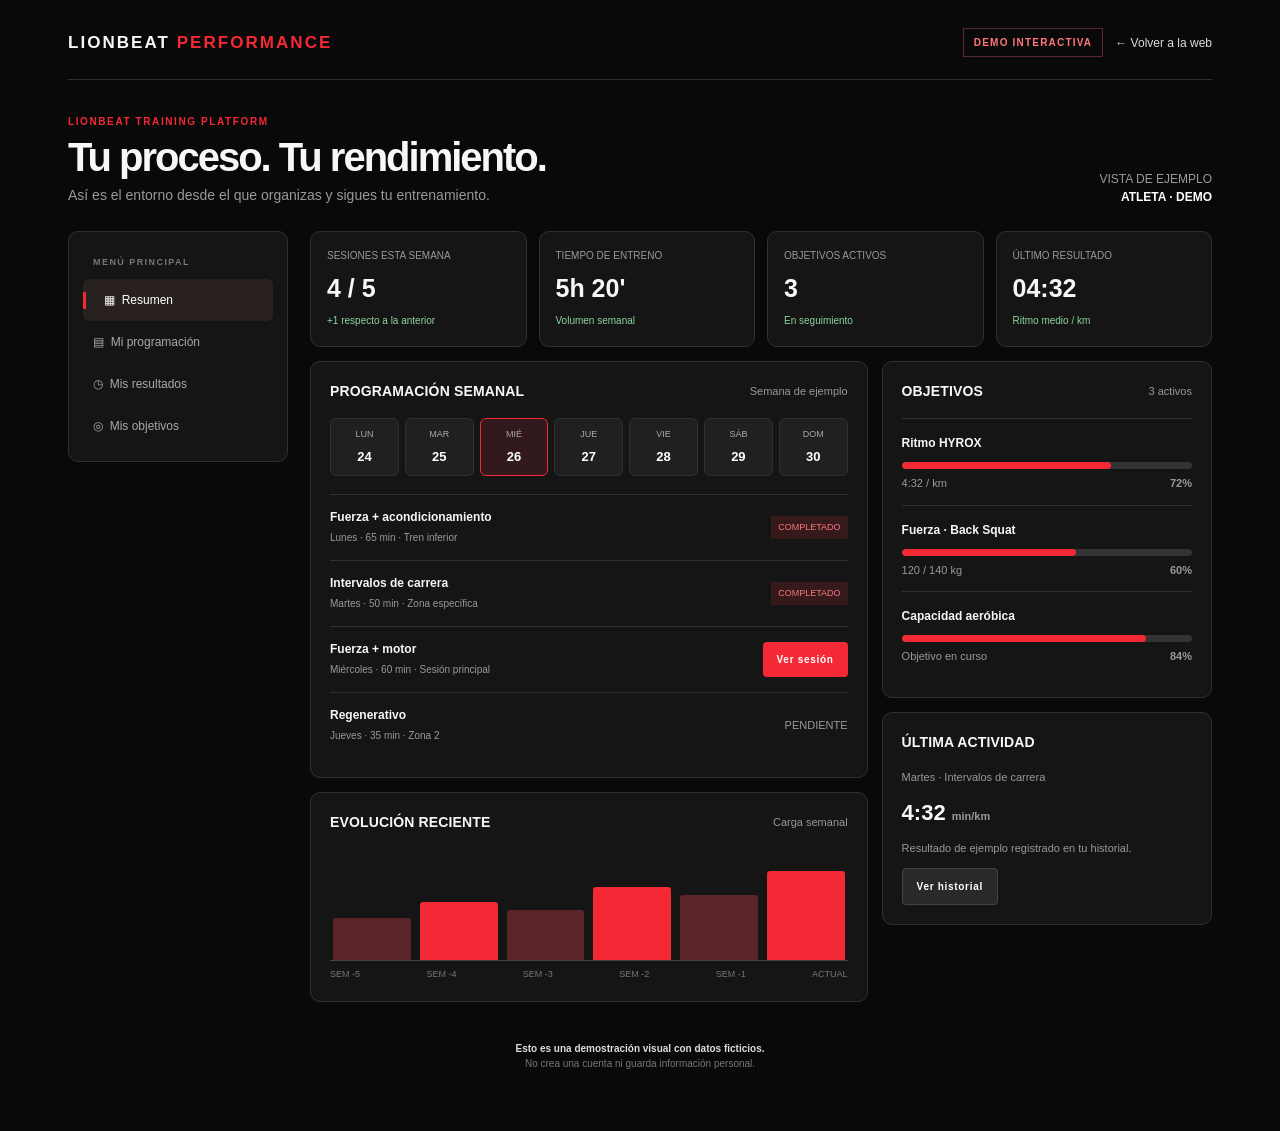
==== demo.html @ 0a0b430e "Add interactive public demo for LIONBEAT platform" ====
<!doctype html>
<html lang="es">
<head>
<meta charset="utf-8"><meta name="viewport" content="width=device-width,initial-scale=1">
<meta name="theme-color" content="#090909"><meta name="description" content="Explora la demo interactiva de LIONBEAT Platform.">
<title>Demo plataforma | LIONBEAT PERFORMANCE</title>
<style>
:root{--bg:#090909;--panel:#151515;--panel2:#1c1c1c;--line:#303030;--muted:#999;--red:#f32935;--white:#f7f7f5}
*{box-sizing:border-box}body{margin:0;background:var(--bg);color:var(--white);font:14px/1.5 Inter,Arial,sans-serif}button,a{font:inherit}a{color:inherit;text-decoration:none}.shell{max-width:1240px;margin:auto;padding:24px clamp(16px,4vw,48px) 60px}.top{display:flex;align-items:center;justify-content:space-between;border-bottom:1px solid var(--line);padding:4px 0 22px}.brand{font-weight:900;letter-spacing:.12em;font-size:17px}.brand b{color:var(--red)}.top-right{display:flex;gap:12px;align-items:center;color:var(--muted);font-size:12px}.pill{border:1px solid #5b292d;color:#ff777d;padding:6px 10px;font-size:10px;font-weight:800;letter-spacing:.12em}.back{color:#ddd;font-size:12px}.welcome{display:flex;justify-content:space-between;align-items:end;gap:20px;padding:34px 0 25px}.eyebrow{color:var(--red);font-size:10px;font-weight:800;letter-spacing:.16em}.welcome h1{font-size:clamp(27px,4vw,40px);line-height:1.04;margin:8px 0 6px;letter-spacing:-.05em}.welcome p{margin:0;color:var(--muted)}.date{color:var(--muted);font-size:12px;text-align:right}.layout{display:grid;grid-template-columns:220px minmax(0,1fr);gap:22px}.sidebar,.panel,.stat{background:var(--panel);border:1px solid var(--line);border-radius:10px}.sidebar{padding:14px;height:max-content}.side-label{font-size:9px;color:#777;letter-spacing:.16em;font-weight:800;padding:10px}.nav{display:flex;align-items:center;gap:11px;width:100%;padding:12px 10px;border:0;background:none;color:#aaa;text-align:left;cursor:pointer;border-radius:6px;font-size:12px}.nav.active,.nav:hover{background:#292020;color:#fff}.nav.active:before{content:"";width:3px;height:17px;background:var(--red);margin-left:-10px;margin-right:7px}.main{min-width:0}.stats{display:grid;grid-template-columns:repeat(4,1fr);gap:12px;margin-bottom:14px}.stat{padding:16px}.stat small{display:block;color:var(--muted);font-size:10px}.stat strong{display:block;font-size:25px;margin:7px 0 2px}.stat em{font-style:normal;color:#8dd5a1;font-size:10px}.content-grid{display:grid;grid-template-columns:minmax(0,1.35fr) minmax(240px,.8fr);gap:14px}.panel{padding:19px;margin-bottom:14px}.panel-head{display:flex;align-items:center;justify-content:space-between;gap:10px;margin-bottom:16px}.panel h2{font-size:14px;margin:0;letter-spacing:.01em}.muted{color:var(--muted);font-size:11px}.week{display:grid;grid-template-columns:repeat(7,1fr);gap:6px;margin:12px 0 18px}.day{background:#202020;border:1px solid var(--line);border-radius:6px;padding:9px 3px;text-align:center;color:#aaa;font-size:9px}.day b{display:block;color:#fff;font-size:13px;margin-top:5px}.day.today{border-color:var(--red);background:#32191b}.workout{display:flex;align-items:center;justify-content:space-between;gap:12px;padding:13px 0;border-top:1px solid var(--line)}.workout strong{font-size:12px;display:block}.workout small{color:var(--muted);font-size:10px}.tag{font-size:9px;color:#ff777d;background:#35191b;padding:5px 7px;white-space:nowrap}.btn{border:0;background:var(--red);color:#fff;padding:10px 14px;border-radius:4px;font-size:10px;font-weight:800;letter-spacing:.07em;cursor:pointer}.btn.secondary{background:#292929;border:1px solid #444}.progress{height:7px;background:#333;border-radius:8px;overflow:hidden;margin:9px 0 6px}.progress span{display:block;height:100%;background:var(--red);border-radius:8px}.goal{padding:13px 0;border-top:1px solid var(--line)}.goal strong{font-size:12px}.goal .muted{display:flex;justify-content:space-between;margin-top:6px}.chart{height:112px;display:flex;align-items:end;gap:9px;padding:10px 3px 0;border-bottom:1px solid #444}.bar{flex:1;background:#5a2529;border-radius:3px 3px 0 0;min-height:12px;position:relative}.bar:nth-child(2n){background:var(--red)}.chart-labels{display:flex;justify-content:space-between;color:#777;font-size:9px;margin-top:7px}.screen{display:none}.screen.active{display:block}.screen-title{margin:0 0 16px;font-size:22px}.notice{border:1px solid #614044;background:#241719;padding:12px 14px;border-radius:6px;color:#e9c9ca;font-size:11px;margin-bottom:16px}.result-row{display:grid;grid-template-columns:1.3fr 1fr 1fr;gap:12px;padding:13px 0;border-top:1px solid var(--line);font-size:11px}.result-row span{color:var(--muted)}.demo-foot{text-align:center;color:#777;font-size:10px;margin-top:25px}.demo-foot strong{color:#ddd}@media(max-width:800px){.layout{grid-template-columns:1fr}.sidebar{display:flex;overflow:auto;gap:4px;padding:8px}.side-label{display:none}.nav{white-space:nowrap;width:auto;padding:10px}.nav.active:before{display:none}.stats{grid-template-columns:repeat(2,1fr)}.content-grid{grid-template-columns:1fr}.welcome{align-items:start;flex-direction:column}.date{text-align:left}}@media(max-width:420px){.top-right .pill{display:none}.stat strong{font-size:22px}.panel{padding:15px}.week{gap:3px}.day{font-size:8px}}
</style>
</head>
<body><div class="shell">
<header class="top"><a class="brand" href="index.html">LIONBEAT <b>PERFORMANCE</b></a><div class="top-right"><span class="pill">DEMO INTERACTIVA</span><a class="back" href="index.html">← Volver a la web</a></div></header>
<section class="welcome"><div><div class="eyebrow">LIONBEAT TRAINING PLATFORM</div><h1>Tu proceso. Tu rendimiento.</h1><p>Así es el entorno desde el que organizas y sigues tu entrenamiento.</p></div><div class="date">VISTA DE EJEMPLO<br><strong style="color:#fff">ATLETA · DEMO</strong></div></section>
<div class="layout">
<aside class="sidebar"><div class="side-label">MENÚ PRINCIPAL</div><button class="nav active" data-screen="dashboard">▦ &nbsp;Resumen</button><button class="nav" data-screen="program">▤ &nbsp;Mi programación</button><button class="nav" data-screen="results">◷ &nbsp;Mis resultados</button><button class="nav" data-screen="goals">◎ &nbsp;Mis objetivos</button></aside>
<main class="main">
<section class="screen active" id="dashboard"><div class="stats"><div class="stat"><small>SESIONES ESTA SEMANA</small><strong>4 / 5</strong><em>+1 respecto a la anterior</em></div><div class="stat"><small>TIEMPO DE ENTRENO</small><strong>5h 20'</strong><em>Volumen semanal</em></div><div class="stat"><small>OBJETIVOS ACTIVOS</small><strong>3</strong><em>En seguimiento</em></div><div class="stat"><small>ÚLTIMO RESULTADO</small><strong>04:32</strong><em>Ritmo medio / km</em></div></div>
<div class="content-grid"><div><div class="panel"><div class="panel-head"><h2>PROGRAMACIÓN SEMANAL</h2><span class="muted">Semana de ejemplo</span></div><div class="week"><div class="day">LUN<b>24</b></div><div class="day">MAR<b>25</b></div><div class="day today">MIÉ<b>26</b></div><div class="day">JUE<b>27</b></div><div class="day">VIE<b>28</b></div><div class="day">SÁB<b>29</b></div><div class="day">DOM<b>30</b></div></div><div class="workout"><div><strong>Fuerza + acondicionamiento</strong><small>Lunes · 65 min · Tren inferior</small></div><span class="tag">COMPLETADO</span></div><div class="workout"><div><strong>Intervalos de carrera</strong><small>Martes · 50 min · Zona específica</small></div><span class="tag">COMPLETADO</span></div><div class="workout"><div><strong>Fuerza + motor</strong><small>Miércoles · 60 min · Sesión principal</small></div><button class="btn" id="doneBtn">Ver sesión</button></div><div class="workout"><div><strong>Regenerativo</strong><small>Jueves · 35 min · Zona 2</small></div><span class="muted">PENDIENTE</span></div></div>
<div class="panel"><div class="panel-head"><h2>EVOLUCIÓN RECIENTE</h2><span class="muted">Carga semanal</span></div><div class="chart"><i class="bar" style="height:42%"></i><i class="bar" style="height:58%"></i><i class="bar" style="height:50%"></i><i class="bar" style="height:72%"></i><i class="bar" style="height:64%"></i><i class="bar" style="height:88%"></i></div><div class="chart-labels"><span>SEM -5</span><span>SEM -4</span><span>SEM -3</span><span>SEM -2</span><span>SEM -1</span><span>ACTUAL</span></div></div></div>
<div><div class="panel"><div class="panel-head"><h2>OBJETIVOS</h2><span class="muted">3 activos</span></div><div class="goal"><strong>Ritmo HYROX</strong><div class="progress"><span style="width:72%"></span></div><div class="muted"><span>4:32 / km</span><b>72%</b></div></div><div class="goal"><strong>Fuerza · Back Squat</strong><div class="progress"><span style="width:60%"></span></div><div class="muted"><span>120 / 140 kg</span><b>60%</b></div></div><div class="goal"><strong>Capacidad aeróbica</strong><div class="progress"><span style="width:84%"></span></div><div class="muted"><span>Objetivo en curso</span><b>84%</b></div></div></div><div class="panel"><div class="panel-head"><h2>ÚLTIMA ACTIVIDAD</h2></div><p class="muted">Martes · Intervalos de carrera</p><strong style="font-size:22px">4:32 <small class="muted">min/km</small></strong><p class="muted">Resultado de ejemplo registrado en tu historial.</p><button class="btn secondary" data-go="results">Ver historial</button></div></div></div></section>
<section class="screen" id="program"><h2 class="screen-title">Mi programación</h2><div class="notice">Ejemplo de cómo consultarías tus sesiones asignadas. El contenido real depende del programa contratado.</div><div class="panel"><div class="panel-head"><h2>MIÉRCOLES · FUERZA + MOTOR</h2><span class="tag">SESIÓN PRINCIPAL</span></div><div class="workout"><div><strong>01 · Calentamiento</strong><small>Movilidad + activación específica · 10 min</small></div></div><div class="workout"><div><strong>02 · Fuerza</strong><small>Back Squat · 5 × 5 · RPE 7</small></div></div><div class="workout"><div><strong>03 · Conditioning</strong><small>AMRAP 12' · Trabajo mixto</small></div></div><div class="workout"><div><strong>04 · Vuelta a la calma</strong><small>Respiración y movilidad · 5 min</small></div></div><button class="btn" id="sessionBtn">Marcar sesión como revisada</button></div></section>
<section class="screen" id="results"><h2 class="screen-title">Mis resultados</h2><div class="notice">Los datos que ves son ilustrativos. En tu cuenta podrás consultar tus propios registros.</div><div class="panel"><div class="panel-head"><h2>HISTORIAL DE RENDIMIENTO</h2><span class="muted">Últimos registros</span></div><div class="result-row"><b>Intervalos 1 km</b><strong>4:32 / km</strong><span>24 nov</span></div><div class="result-row"><b>Back Squat</b><strong>120 kg</strong><span>20 nov</span></div><div class="result-row"><b>HYROX simulation</b><strong>1:24:30</strong><span>16 nov</span></div><div class="result-row"><b>Row 1.000 m</b><strong>3:28</strong><span>12 nov</span></div></div></section>
<section class="screen" id="goals"><h2 class="screen-title">Mis objetivos</h2><div class="notice">El entrenador asigna los objetivos y realiza el seguimiento contigo.</div><div class="panel"><div class="goal"><strong>Mejorar ritmo de carrera a 4:20 / km</strong><div class="progress"><span style="width:72%"></span></div><div class="muted"><span>Actual: 4:32 / km</span><b>72%</b></div></div><div class="goal"><strong>Back Squat · objetivo 140 kg</strong><div class="progress"><span style="width:60%"></span></div><div class="muted"><span>Actual: 120 kg</span><b>60%</b></div></div><div class="goal"><strong>Completar bloque de preparación</strong><div class="progress"><span style="width:84%"></span></div><div class="muted"><span>Progreso del bloque</span><b>84%</b></div></div></div></section>
</main></div>
<div class="demo-foot"><strong>Esto es una demostración visual con datos ficticios.</strong><br>No crea una cuenta ni guarda información personal.</div>
</div>
<script>
const nav=[...document.querySelectorAll('[data-screen]')],screens=[...document.querySelectorAll('.screen')];
function show(id){screens.forEach(s=>s.classList.toggle('active',s.id===id));nav.forEach(n=>n.classList.toggle('active',n.dataset.screen===id));window.scrollTo({top:0,behavior:'smooth'})}
nav.forEach(n=>n.addEventListener('click',()=>show(n.dataset.screen)));
document.querySelectorAll('[data-go]').forEach(b=>b.addEventListener('click',()=>show(b.dataset.go)));
document.getElementById('doneBtn').addEventListener('click',()=>{show('program')});
document.getElementById('sessionBtn').addEventListener('click',e=>{e.currentTarget.textContent='Sesión revisada ✓';e.currentTarget.classList.add('secondary')});
</script></body></html>
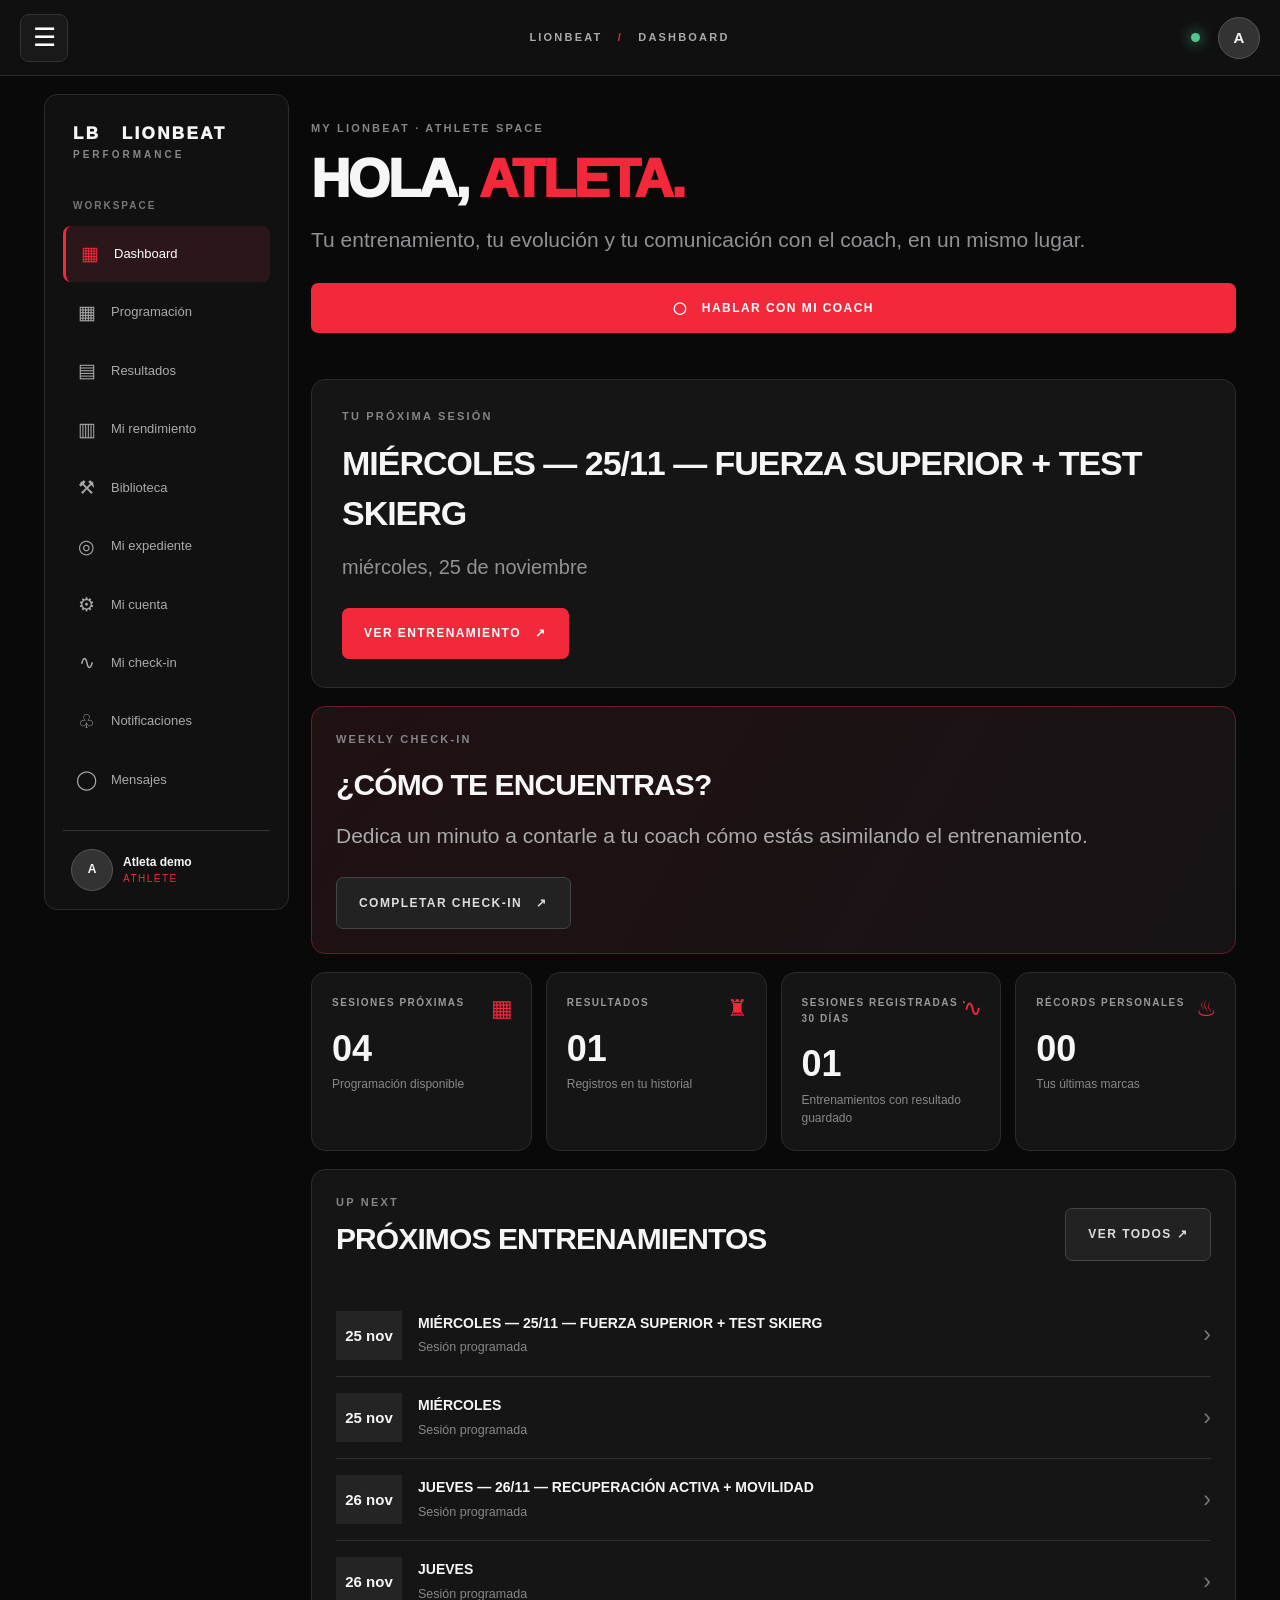
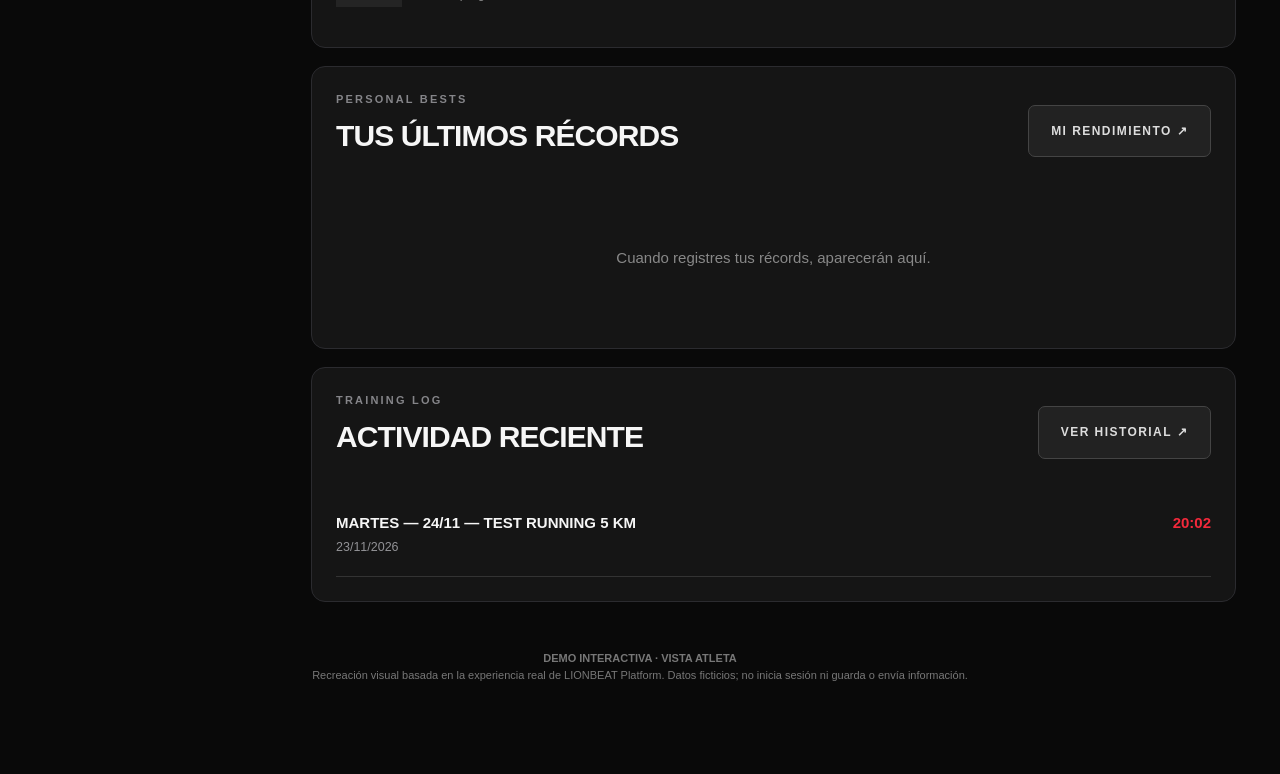
==== commit f3e0433c: "Recreate athlete demo from production app screenshots" ====
--- a/demo.html
+++ b/demo.html
@@ -2,34 +2,68 @@
 <html lang="es">
 <head>
 <meta charset="utf-8"><meta name="viewport" content="width=device-width,initial-scale=1">
-<meta name="theme-color" content="#090909"><meta name="description" content="Explora la demo interactiva de LIONBEAT Platform.">
-<title>Demo plataforma | LIONBEAT PERFORMANCE</title>
+<meta name="theme-color" content="#090909"><meta name="description" content="Explora la experiencia de atleta de LIONBEAT Platform.">
+<title>Demo atleta | LIONBEAT PERFORMANCE</title>
 <style>
-:root{--bg:#090909;--panel:#151515;--panel2:#1c1c1c;--line:#303030;--muted:#999;--red:#f32935;--white:#f7f7f5}
-*{box-sizing:border-box}body{margin:0;background:var(--bg);color:var(--white);font:14px/1.5 Inter,Arial,sans-serif}button,a{font:inherit}a{color:inherit;text-decoration:none}.shell{max-width:1240px;margin:auto;padding:24px clamp(16px,4vw,48px) 60px}.top{display:flex;align-items:center;justify-content:space-between;border-bottom:1px solid var(--line);padding:4px 0 22px}.brand{font-weight:900;letter-spacing:.12em;font-size:17px}.brand b{color:var(--red)}.top-right{display:flex;gap:12px;align-items:center;color:var(--muted);font-size:12px}.pill{border:1px solid #5b292d;color:#ff777d;padding:6px 10px;font-size:10px;font-weight:800;letter-spacing:.12em}.back{color:#ddd;font-size:12px}.welcome{display:flex;justify-content:space-between;align-items:end;gap:20px;padding:34px 0 25px}.eyebrow{color:var(--red);font-size:10px;font-weight:800;letter-spacing:.16em}.welcome h1{font-size:clamp(27px,4vw,40px);line-height:1.04;margin:8px 0 6px;letter-spacing:-.05em}.welcome p{margin:0;color:var(--muted)}.date{color:var(--muted);font-size:12px;text-align:right}.layout{display:grid;grid-template-columns:220px minmax(0,1fr);gap:22px}.sidebar,.panel,.stat{background:var(--panel);border:1px solid var(--line);border-radius:10px}.sidebar{padding:14px;height:max-content}.side-label{font-size:9px;color:#777;letter-spacing:.16em;font-weight:800;padding:10px}.nav{display:flex;align-items:center;gap:11px;width:100%;padding:12px 10px;border:0;background:none;color:#aaa;text-align:left;cursor:pointer;border-radius:6px;font-size:12px}.nav.active,.nav:hover{background:#292020;color:#fff}.nav.active:before{content:"";width:3px;height:17px;background:var(--red);margin-left:-10px;margin-right:7px}.main{min-width:0}.stats{display:grid;grid-template-columns:repeat(4,1fr);gap:12px;margin-bottom:14px}.stat{padding:16px}.stat small{display:block;color:var(--muted);font-size:10px}.stat strong{display:block;font-size:25px;margin:7px 0 2px}.stat em{font-style:normal;color:#8dd5a1;font-size:10px}.content-grid{display:grid;grid-template-columns:minmax(0,1.35fr) minmax(240px,.8fr);gap:14px}.panel{padding:19px;margin-bottom:14px}.panel-head{display:flex;align-items:center;justify-content:space-between;gap:10px;margin-bottom:16px}.panel h2{font-size:14px;margin:0;letter-spacing:.01em}.muted{color:var(--muted);font-size:11px}.week{display:grid;grid-template-columns:repeat(7,1fr);gap:6px;margin:12px 0 18px}.day{background:#202020;border:1px solid var(--line);border-radius:6px;padding:9px 3px;text-align:center;color:#aaa;font-size:9px}.day b{display:block;color:#fff;font-size:13px;margin-top:5px}.day.today{border-color:var(--red);background:#32191b}.workout{display:flex;align-items:center;justify-content:space-between;gap:12px;padding:13px 0;border-top:1px solid var(--line)}.workout strong{font-size:12px;display:block}.workout small{color:var(--muted);font-size:10px}.tag{font-size:9px;color:#ff777d;background:#35191b;padding:5px 7px;white-space:nowrap}.btn{border:0;background:var(--red);color:#fff;padding:10px 14px;border-radius:4px;font-size:10px;font-weight:800;letter-spacing:.07em;cursor:pointer}.btn.secondary{background:#292929;border:1px solid #444}.progress{height:7px;background:#333;border-radius:8px;overflow:hidden;margin:9px 0 6px}.progress span{display:block;height:100%;background:var(--red);border-radius:8px}.goal{padding:13px 0;border-top:1px solid var(--line)}.goal strong{font-size:12px}.goal .muted{display:flex;justify-content:space-between;margin-top:6px}.chart{height:112px;display:flex;align-items:end;gap:9px;padding:10px 3px 0;border-bottom:1px solid #444}.bar{flex:1;background:#5a2529;border-radius:3px 3px 0 0;min-height:12px;position:relative}.bar:nth-child(2n){background:var(--red)}.chart-labels{display:flex;justify-content:space-between;color:#777;font-size:9px;margin-top:7px}.screen{display:none}.screen.active{display:block}.screen-title{margin:0 0 16px;font-size:22px}.notice{border:1px solid #614044;background:#241719;padding:12px 14px;border-radius:6px;color:#e9c9ca;font-size:11px;margin-bottom:16px}.result-row{display:grid;grid-template-columns:1.3fr 1fr 1fr;gap:12px;padding:13px 0;border-top:1px solid var(--line);font-size:11px}.result-row span{color:var(--muted)}.demo-foot{text-align:center;color:#777;font-size:10px;margin-top:25px}.demo-foot strong{color:#ddd}@media(max-width:800px){.layout{grid-template-columns:1fr}.sidebar{display:flex;overflow:auto;gap:4px;padding:8px}.side-label{display:none}.nav{white-space:nowrap;width:auto;padding:10px}.nav.active:before{display:none}.stats{grid-template-columns:repeat(2,1fr)}.content-grid{grid-template-columns:1fr}.welcome{align-items:start;flex-direction:column}.date{text-align:left}}@media(max-width:420px){.top-right .pill{display:none}.stat strong{font-size:22px}.panel{padding:15px}.week{gap:3px}.day{font-size:8px}}
-</style>
-</head>
-<body><div class="shell">
-<header class="top"><a class="brand" href="index.html">LIONBEAT <b>PERFORMANCE</b></a><div class="top-right"><span class="pill">DEMO INTERACTIVA</span><a class="back" href="index.html">← Volver a la web</a></div></header>
-<section class="welcome"><div><div class="eyebrow">LIONBEAT TRAINING PLATFORM</div><h1>Tu proceso. Tu rendimiento.</h1><p>Así es el entorno desde el que organizas y sigues tu entrenamiento.</p></div><div class="date">VISTA DE EJEMPLO<br><strong style="color:#fff">ATLETA · DEMO</strong></div></section>
+:root{--bg:#090909;--panel:#151515;--panel2:#1c1c1c;--line:#2b2b2f;--muted:#929296;--red:#f3293b;--white:#f6f6f6;--soft:#241416}
+*{box-sizing:border-box}body{margin:0;background:var(--bg);color:var(--white);font:15px/1.55 Inter,Arial,sans-serif}button,a{font:inherit}button{cursor:pointer}a{color:inherit;text-decoration:none}.top{height:76px;position:sticky;top:0;z-index:5;background:#101010;border-bottom:1px solid var(--line);display:flex;align-items:center;gap:18px;padding:0 max(20px,calc((100vw - 1240px)/2))}.hamb{width:48px;height:48px;border:1px solid #333;border-radius:9px;background:#191919;color:#fff;font-size:26px}.crumb{margin:auto;font-size:11px;letter-spacing:.2em;font-weight:800;color:#aaa}.crumb b{color:var(--red);padding:0 10px}.online{width:9px;height:9px;border-radius:50%;background:#54c58b;box-shadow:0 0 14px #54c58b}.avatar{width:42px;height:42px;border-radius:50%;display:grid;place-items:center;background:#333;border:1px solid #555;font-weight:800}.shell{max-width:1240px;margin:auto;padding:0 24px 60px}.hero{padding:44px 0 26px}.eyebrow{font-size:11px;letter-spacing:.2em;font-weight:800;color:#858589}.hero h1{font-size:clamp(32px,5vw,54px);line-height:1.04;letter-spacing:-.04em;margin:13px 0 18px;font-weight:950}.red{color:var(--red)}.hero p{color:var(--muted);font-size:clamp(16px,2vw,21px);max-width:780px;margin:0 0 26px}.btn{border:0;border-radius:7px;background:var(--red);color:white;padding:16px 22px;font-size:12px;font-weight:900;letter-spacing:.12em;display:inline-flex;align-items:center;gap:12px}.btn.secondary{background:#222;border:1px solid #444;color:#ddd}.btn.ghost{background:transparent;border:1px solid #444}.panel,.stat{background:var(--panel);border:1px solid var(--line);border-radius:14px}.panel{padding:24px;margin-bottom:18px}.panel h2{font-size:clamp(21px,3vw,30px);margin:5px 0 12px;letter-spacing:-.03em}.panel-head{display:flex;justify-content:space-between;align-items:center;gap:14px;margin-bottom:20px}.muted{color:var(--muted)}.small{font-size:12px}.eyebrow.redtxt{color:var(--red)}.layout{display:grid;grid-template-columns:245px minmax(0,1fr);gap:22px}.sidebar{background:#111;border:1px solid var(--line);border-radius:13px;padding:18px;height:max-content;position:sticky;top:94px}.brand{font-size:17px;font-weight:950;letter-spacing:.14em;padding:8px 10px 25px}.brand span{display:block;color:#888;font-size:10px;letter-spacing:.3em;font-weight:600}.side-label{font-size:10px;letter-spacing:.2em;color:#777;font-weight:900;padding:10px}.nav{display:flex;align-items:center;gap:13px;width:100%;padding:13px 12px;border:0;background:none;color:#aaa;text-align:left;border-radius:8px;margin:3px 0;font-size:13px}.nav .ico{width:23px;text-align:center;font-size:19px}.nav.active{background:#2b171a;color:#fff;border-left:3px solid var(--red)}.nav.active .ico{color:var(--red)}.profile{border-top:1px solid #333;margin-top:22px;padding:18px 8px 0;display:flex;align-items:center;gap:10px;font-size:12px}.profile .avatar{flex:none}.profile small{display:block;color:var(--red);letter-spacing:.15em}.main{min-width:0}.cta-wide{width:100%;justify-content:center;margin:0 0 20px}.next{padding:28px 30px}.next h2{font-size:clamp(23px,3vw,34px);line-height:1.45;margin:14px 0}.next .date{font-size:20px;margin:10px 0 25px}.checkin{border-color:#6b1b2a;background:linear-gradient(120deg,#201113,#171315)}.checkin h2{margin:14px 0 5px}.checkin p{font-size:clamp(16px,2vw,21px);color:#aaa;margin:12px 0 24px}.stats{display:grid;grid-template-columns:repeat(4,1fr);gap:14px;margin:18px 0}.stat{padding:22px 20px;position:relative;min-width:0}.stat .label{font-size:10px;letter-spacing:.15em;color:#999;font-weight:800}.stat .ico{position:absolute;right:18px;top:18px;color:var(--red);font-size:23px}.stat strong{display:block;font-size:36px;line-height:1.1;margin:18px 0 7px}.stat p{margin:0;color:#888;font-size:12px}.list{display:flex;flex-direction:column}.item{display:flex;align-items:center;gap:16px;padding:16px 0;border-bottom:1px solid #303033}.item:last-child{border:0}.datebox{background:#242424;padding:13px 9px;min-width:66px;text-align:center;font-weight:800}.itemmain{min-width:0;flex:1}.itemmain strong{display:block;font-size:14px;white-space:nowrap;overflow:hidden;text-overflow:ellipsis}.itemmain small{color:#888}.arrow{font-size:23px;color:#777}.section{display:none}.section.active{display:block}.section-title{font-size:30px;margin:0 0 18px}.notice{padding:14px 16px;border:1px solid #63323a;background:#241719;border-radius:9px;color:#e8c9cb;margin-bottom:18px;font-size:13px}.metric-grid{display:grid;grid-template-columns:repeat(2,1fr);gap:14px}.empty{padding:55px 10px;text-align:center;color:#888}.record{display:grid;grid-template-columns:1fr auto;gap:10px;padding:18px 0;border-bottom:1px solid #333}.record strong{display:block}.record span{color:var(--red);font-weight:800}.progress{height:7px;background:#333;border-radius:9px;overflow:hidden;margin:12px 0 6px}.progress i{display:block;height:100%;background:var(--red)}.field{width:100%;background:#101010;border:1px solid #444;border-radius:7px;color:#fff;padding:13px;margin:7px 0 14px}.foot{text-align:center;color:#777;font-size:11px;margin:30px 0}.shade{display:none}
+@media(max-width:850px){.shell{padding:0 18px 40px}.layout{display:block}.sidebar{display:none;position:fixed;z-index:10;top:0;bottom:0;left:0;width:min(82vw,360px);border-radius:0;overflow:auto;padding:24px 18px}.sidebar.open{display:block}.shade.open{display:block;position:fixed;inset:0;background:#000b;z-index:9}.stats{grid-template-columns:repeat(2,1fr)}.hero{padding:32px 0 20px}.top{padding:0 18px}.panel{padding:20px}.profile{margin-top:20px}.next{padding:22px}.next .date{font-size:17px}}
+@media(max-width:480px){.shell{padding:0 14px 35px}.top{height:68px}.hamb{width:46px;height:46px}.crumb{font-size:9px}.avatar{width:38px;height:38px}.stats{gap:10px}.stat{padding:16px 13px}.stat strong{font-size:31px}.stat .label{font-size:9px}.stat .ico{right:12px;top:13px}.panel{padding:17px}.item{gap:10px}.datebox{min-width:58px;padding:11px 6px}.itemmain strong{font-size:12px}.btn{padding:14px 16px;font-size:10px}.hero h1{font-size:35px}}
+</style></head>
+<body>
+<header class="top"><button class="hamb" id="menuBtn" aria-label="Abrir menú">☰</button><div class="crumb">LIONBEAT <b>/</b> <span id="crumbName">DASHBOARD</span></div><span class="online" title="Demo"></span><div class="avatar">A</div></header>
+<div class="shade" id="shade"></div>
+<div class="shell">
 <div class="layout">
-<aside class="sidebar"><div class="side-label">MENÚ PRINCIPAL</div><button class="nav active" data-screen="dashboard">▦ &nbsp;Resumen</button><button class="nav" data-screen="program">▤ &nbsp;Mi programación</button><button class="nav" data-screen="results">◷ &nbsp;Mis resultados</button><button class="nav" data-screen="goals">◎ &nbsp;Mis objetivos</button></aside>
+<aside class="sidebar" id="sidebar"><div class="brand">LB &nbsp; LIONBEAT<span>PERFORMANCE</span></div><div class="side-label">WORKSPACE</div>
+<button class="nav active" data-screen="dashboard"><span class="ico">▦</span>Dashboard</button>
+<button class="nav" data-screen="program"><span class="ico">▦</span>Programación</button>
+<button class="nav" data-screen="results"><span class="ico">▤</span>Resultados</button>
+<button class="nav" data-screen="performance"><span class="ico">▥</span>Mi rendimiento</button>
+<button class="nav" data-screen="library"><span class="ico">⚒</span>Biblioteca</button>
+<button class="nav" data-screen="record"><span class="ico">◎</span>Mi expediente</button>
+<button class="nav" data-screen="account"><span class="ico">⚙</span>Mi cuenta</button>
+<button class="nav" data-screen="checkin"><span class="ico">∿</span>Mi check-in</button>
+<button class="nav" data-screen="notifications"><span class="ico">♧</span>Notificaciones</button>
+<button class="nav" data-screen="messages"><span class="ico">◯</span>Mensajes</button>
+<div class="profile"><div class="avatar">A</div><div><b>Atleta demo</b><small>ATHLETE</small></div></div></aside>
 <main class="main">
-<section class="screen active" id="dashboard"><div class="stats"><div class="stat"><small>SESIONES ESTA SEMANA</small><strong>4 / 5</strong><em>+1 respecto a la anterior</em></div><div class="stat"><small>TIEMPO DE ENTRENO</small><strong>5h 20'</strong><em>Volumen semanal</em></div><div class="stat"><small>OBJETIVOS ACTIVOS</small><strong>3</strong><em>En seguimiento</em></div><div class="stat"><small>ÚLTIMO RESULTADO</small><strong>04:32</strong><em>Ritmo medio / km</em></div></div>
-<div class="content-grid"><div><div class="panel"><div class="panel-head"><h2>PROGRAMACIÓN SEMANAL</h2><span class="muted">Semana de ejemplo</span></div><div class="week"><div class="day">LUN<b>24</b></div><div class="day">MAR<b>25</b></div><div class="day today">MIÉ<b>26</b></div><div class="day">JUE<b>27</b></div><div class="day">VIE<b>28</b></div><div class="day">SÁB<b>29</b></div><div class="day">DOM<b>30</b></div></div><div class="workout"><div><strong>Fuerza + acondicionamiento</strong><small>Lunes · 65 min · Tren inferior</small></div><span class="tag">COMPLETADO</span></div><div class="workout"><div><strong>Intervalos de carrera</strong><small>Martes · 50 min · Zona específica</small></div><span class="tag">COMPLETADO</span></div><div class="workout"><div><strong>Fuerza + motor</strong><small>Miércoles · 60 min · Sesión principal</small></div><button class="btn" id="doneBtn">Ver sesión</button></div><div class="workout"><div><strong>Regenerativo</strong><small>Jueves · 35 min · Zona 2</small></div><span class="muted">PENDIENTE</span></div></div>
-<div class="panel"><div class="panel-head"><h2>EVOLUCIÓN RECIENTE</h2><span class="muted">Carga semanal</span></div><div class="chart"><i class="bar" style="height:42%"></i><i class="bar" style="height:58%"></i><i class="bar" style="height:50%"></i><i class="bar" style="height:72%"></i><i class="bar" style="height:64%"></i><i class="bar" style="height:88%"></i></div><div class="chart-labels"><span>SEM -5</span><span>SEM -4</span><span>SEM -3</span><span>SEM -2</span><span>SEM -1</span><span>ACTUAL</span></div></div></div>
-<div><div class="panel"><div class="panel-head"><h2>OBJETIVOS</h2><span class="muted">3 activos</span></div><div class="goal"><strong>Ritmo HYROX</strong><div class="progress"><span style="width:72%"></span></div><div class="muted"><span>4:32 / km</span><b>72%</b></div></div><div class="goal"><strong>Fuerza · Back Squat</strong><div class="progress"><span style="width:60%"></span></div><div class="muted"><span>120 / 140 kg</span><b>60%</b></div></div><div class="goal"><strong>Capacidad aeróbica</strong><div class="progress"><span style="width:84%"></span></div><div class="muted"><span>Objetivo en curso</span><b>84%</b></div></div></div><div class="panel"><div class="panel-head"><h2>ÚLTIMA ACTIVIDAD</h2></div><p class="muted">Martes · Intervalos de carrera</p><strong style="font-size:22px">4:32 <small class="muted">min/km</small></strong><p class="muted">Resultado de ejemplo registrado en tu historial.</p><button class="btn secondary" data-go="results">Ver historial</button></div></div></div></section>
-<section class="screen" id="program"><h2 class="screen-title">Mi programación</h2><div class="notice">Ejemplo de cómo consultarías tus sesiones asignadas. El contenido real depende del programa contratado.</div><div class="panel"><div class="panel-head"><h2>MIÉRCOLES · FUERZA + MOTOR</h2><span class="tag">SESIÓN PRINCIPAL</span></div><div class="workout"><div><strong>01 · Calentamiento</strong><small>Movilidad + activación específica · 10 min</small></div></div><div class="workout"><div><strong>02 · Fuerza</strong><small>Back Squat · 5 × 5 · RPE 7</small></div></div><div class="workout"><div><strong>03 · Conditioning</strong><small>AMRAP 12' · Trabajo mixto</small></div></div><div class="workout"><div><strong>04 · Vuelta a la calma</strong><small>Respiración y movilidad · 5 min</small></div></div><button class="btn" id="sessionBtn">Marcar sesión como revisada</button></div></section>
-<section class="screen" id="results"><h2 class="screen-title">Mis resultados</h2><div class="notice">Los datos que ves son ilustrativos. En tu cuenta podrás consultar tus propios registros.</div><div class="panel"><div class="panel-head"><h2>HISTORIAL DE RENDIMIENTO</h2><span class="muted">Últimos registros</span></div><div class="result-row"><b>Intervalos 1 km</b><strong>4:32 / km</strong><span>24 nov</span></div><div class="result-row"><b>Back Squat</b><strong>120 kg</strong><span>20 nov</span></div><div class="result-row"><b>HYROX simulation</b><strong>1:24:30</strong><span>16 nov</span></div><div class="result-row"><b>Row 1.000 m</b><strong>3:28</strong><span>12 nov</span></div></div></section>
-<section class="screen" id="goals"><h2 class="screen-title">Mis objetivos</h2><div class="notice">El entrenador asigna los objetivos y realiza el seguimiento contigo.</div><div class="panel"><div class="goal"><strong>Mejorar ritmo de carrera a 4:20 / km</strong><div class="progress"><span style="width:72%"></span></div><div class="muted"><span>Actual: 4:32 / km</span><b>72%</b></div></div><div class="goal"><strong>Back Squat · objetivo 140 kg</strong><div class="progress"><span style="width:60%"></span></div><div class="muted"><span>Actual: 120 kg</span><b>60%</b></div></div><div class="goal"><strong>Completar bloque de preparación</strong><div class="progress"><span style="width:84%"></span></div><div class="muted"><span>Progreso del bloque</span><b>84%</b></div></div></div></section>
+<section class="section active" id="dashboard">
+<div class="hero"><div class="eyebrow">MY LIONBEAT · ATHLETE SPACE</div><h1>HOLA, <span class="red">ATLETA.</span></h1><p>Tu entrenamiento, tu evolución y tu comunicación con el coach, en un mismo lugar.</p><button class="btn cta-wide" data-go="messages">◯ &nbsp; HABLAR CON MI COACH</button></div>
+<div class="panel next"><div class="eyebrow">TU PRÓXIMA SESIÓN</div><h2>MIÉRCOLES — 25/11 — FUERZA SUPERIOR + TEST SKIERG</h2><div class="date muted">miércoles, 25 de noviembre</div><button class="btn" data-go="program">VER ENTRENAMIENTO &nbsp; ↗</button></div>
+<div class="panel checkin"><div class="eyebrow">WEEKLY CHECK-IN</div><h2>¿CÓMO TE ENCUENTRAS?</h2><p>Dedica un minuto a contarle a tu coach cómo estás asimilando el entrenamiento.</p><button class="btn secondary" data-go="checkin">COMPLETAR CHECK-IN &nbsp; ↗</button></div>
+<div class="stats">
+<div class="stat"><span class="ico">▦</span><div class="label">SESIONES PRÓXIMAS</div><strong>04</strong><p>Programación disponible</p></div>
+<div class="stat"><span class="ico">♜</span><div class="label">RESULTADOS</div><strong>01</strong><p>Registros en tu historial</p></div>
+<div class="stat"><span class="ico">∿</span><div class="label">SESIONES REGISTRADAS · 30 DÍAS</div><strong>01</strong><p>Entrenamientos con resultado guardado</p></div>
+<div class="stat"><span class="ico">♨</span><div class="label">RÉCORDS PERSONALES</div><strong>00</strong><p>Tus últimas marcas</p></div></div>
+<div class="panel"><div class="panel-head"><div><div class="eyebrow">UP NEXT</div><h2>PRÓXIMOS ENTRENAMIENTOS</h2></div><button class="btn secondary" data-go="program">VER TODOS ↗</button></div>
+<div class="list">
+<div class="item"><div class="datebox">25 nov</div><div class="itemmain"><strong>MIÉRCOLES — 25/11 — FUERZA SUPERIOR + TEST SKIERG</strong><small>Sesión programada</small></div><span class="arrow">›</span></div>
+<div class="item"><div class="datebox">25 nov</div><div class="itemmain"><strong>MIÉRCOLES</strong><small>Sesión programada</small></div><span class="arrow">›</span></div>
+<div class="item"><div class="datebox">26 nov</div><div class="itemmain"><strong>JUEVES — 26/11 — RECUPERACIÓN ACTIVA + MOVILIDAD</strong><small>Sesión programada</small></div><span class="arrow">›</span></div>
+<div class="item"><div class="datebox">26 nov</div><div class="itemmain"><strong>JUEVES</strong><small>Sesión programada</small></div><span class="arrow">›</span></div></div></div>
+<div class="panel"><div class="panel-head"><div><div class="eyebrow">PERSONAL BESTS</div><h2>TUS ÚLTIMOS RÉCORDS</h2></div><button class="btn secondary" data-go="performance">MI RENDIMIENTO ↗</button></div><div class="empty">Cuando registres tus récords, aparecerán aquí.</div></div>
+<div class="panel"><div class="panel-head"><div><div class="eyebrow">TRAINING LOG</div><h2>ACTIVIDAD RECIENTE</h2></div><button class="btn secondary" data-go="results">VER HISTORIAL ↗</button></div><div class="record"><div><strong>MARTES — 24/11 — TEST RUNNING 5 KM</strong><small class="muted">23/11/2026</small></div><span>20:02</span></div></div>
+</section>
+<section class="section" id="program"><h1 class="section-title">MI PROGRAMACIÓN</h1><div class="notice">Vista de ejemplo inspirada en la programación del atleta. Las sesiones y asignaciones de esta demo son ilustrativas.</div><div class="panel"><div class="eyebrow">MIÉRCOLES · 25 NOVIEMBRE</div><h2>FUERZA SUPERIOR + TEST SKIERG</h2><p class="muted">Sesión principal · Duración estimada 60 min</p><div class="record"><div><strong>01 · CALENTAMIENTO</strong><small class="muted">Movilidad de hombro, activación escapular y progresión en SkiErg</small></div><span>10'</span></div><div class="record"><div><strong>02 · FUERZA</strong><small class="muted">Press estricto · Trabajo técnico y series progresivas</small></div><span>20'</span></div><div class="record"><div><strong>03 · TEST SKIERG</strong><small class="muted">Protocolo de test según indicación del entrenador</small></div><span>15'</span></div><div class="record"><div><strong>04 · VUELTA A LA CALMA</strong><small class="muted">Respiración y movilidad</small></div><span>5'</span></div><button class="btn" id="reviewBtn">MARCAR COMO REVISADA</button></div></section>
+<section class="section" id="results"><h1 class="section-title">MIS RESULTADOS</h1><div class="notice">Consulta tus registros de entrenamiento. Los datos de esta demo son ficticios.</div><div class="panel"><div class="eyebrow">TRAINING HISTORY</div><h2>HISTORIAL DE RESULTADOS</h2><div class="record"><div><strong>TEST RUNNING 5 KM</strong><small class="muted">23/11/2026 · Carrera</small></div><span>20:02</span></div><div class="record"><div><strong>SKIERG 1.000 M</strong><small class="muted">18/11/2026 · Ergómetro</small></div><span>3:48</span></div><div class="record"><div><strong>BACK SQUAT</strong><small class="muted">14/11/2026 · Fuerza</small></div><span>120 kg</span></div></div></section>
+<section class="section" id="performance"><h1 class="section-title">MI RENDIMIENTO</h1><div class="notice">Resumen ilustrativo de tu evolución y marcas registradas.</div><div class="metric-grid"><div class="stat"><div class="label">TEST RUNNING 5 KM</div><strong>20:02</strong><p>Último registro</p></div><div class="stat"><div class="label">RÉCORDS PERSONALES</div><strong>00</strong><p>Sin PR destacados</p></div></div><div class="panel"><div class="eyebrow">PROGRESO</div><h2>SEGUIMIENTO DEL ATLETA</h2><p class="muted">Tus métricas y gráficas se mostrarían aquí conforme registres entrenamientos.</p></div></section>
+<section class="section" id="library"><h1 class="section-title">BIBLIOTECA</h1><div class="notice">Material de consulta y recursos compartidos por tu entrenador.</div><div class="panel"><h2>RECURSOS DEL ATLETA</h2><div class="empty">Todavía no hay recursos de ejemplo disponibles.</div></div></section>
+<section class="section" id="record"><h1 class="section-title">MI EXPEDIENTE</h1><div class="panel"><div class="eyebrow">ATHLETE PROFILE</div><h2>FICHA DEL ATLETA</h2><div class="record"><strong>Nombre</strong><span>Atleta demo</span></div><div class="record"><strong>Programa</strong><span>Hybrid Performance</span></div><div class="record"><strong>Estado</strong><span>Activo · Demo</span></div></div></section>
+<section class="section" id="account"><h1 class="section-title">MI CUENTA</h1><div class="panel"><h2>DATOS DE CUENTA</h2><label class="muted">Nombre<input class="field" value="Atleta demo" readonly></label><label class="muted">Correo<input class="field" value="demo@lionbeat.performance" readonly></label><p class="muted small">Esta vista no gestiona credenciales ni almacena información personal.</p></div></section>
+<section class="section" id="checkin"><h1 class="section-title">MI CHECK-IN</h1><div class="notice">En la plataforma real, el check-in permite compartir con tu entrenador cómo estás asimilando la carga de entrenamiento. Esta demo no envía respuestas.</div><div class="panel"><h2>¿CÓMO TE ENCUENTRAS ESTA SEMANA?</h2><label class="muted">Energía<select class="field"><option>Selecciona</option><option>Muy buena</option><option>Buena</option><option>Normal</option><option>Baja</option></select></label><label class="muted">Fatiga<select class="field"><option>Selecciona</option><option>Baja</option><option>Moderada</option><option>Alta</option></select></label><label class="muted">Comentario<textarea class="field" rows="4" placeholder="Cuéntale a tu coach cómo te encuentras..."></textarea></label><button class="btn" id="checkBtn">ENVIAR CHECK-IN DE PRUEBA</button><p class="muted small" id="checkMsg"></p></div></section>
+<section class="section" id="notifications"><h1 class="section-title">NOTIFICACIONES</h1><div class="panel"><h2>AVISOS DEL COACH</h2><div class="record"><div><strong>Programación semanal disponible</strong><small class="muted">Tu entrenador ha publicado nuevas sesiones.</small></div><span>25 nov</span></div></div></section>
+<section class="section" id="messages"><h1 class="section-title">MENSAJES</h1><div class="notice">Canal de comunicación con tu entrenador. La demo no envía mensajes reales.</div><div class="panel"><h2>CONVERSACIÓN CON TU COACH</h2><div class="record"><div><strong>Coach LIONBEAT</strong><small class="muted">Recuerda completar el check-in semanal para revisar cómo estás asimilando la carga.</small></div><span>Hoy</span></div><textarea class="field" rows="3" placeholder="Escribe un mensaje de prueba..."></textarea><button class="btn" id="messageBtn">PROBAR MENSAJE</button><p class="muted small" id="messageMsg"></p></div></section>
 </main></div>
-<div class="demo-foot"><strong>Esto es una demostración visual con datos ficticios.</strong><br>No crea una cuenta ni guarda información personal.</div>
-</div>
+<div class="foot"><strong>DEMO INTERACTIVA · VISTA ATLETA</strong><br>Recreación visual basada en la experiencia real de LIONBEAT Platform. Datos ficticios; no inicia sesión ni guarda o envía información.</div></div>
 <script>
-const nav=[...document.querySelectorAll('[data-screen]')],screens=[...document.querySelectorAll('.screen')];
-function show(id){screens.forEach(s=>s.classList.toggle('active',s.id===id));nav.forEach(n=>n.classList.toggle('active',n.dataset.screen===id));window.scrollTo({top:0,behavior:'smooth'})}
+const nav=[...document.querySelectorAll('[data-screen]')],sections=[...document.querySelectorAll('.section')],sidebar=document.getElementById('sidebar'),shade=document.getElementById('shade');
+function show(id){sections.forEach(s=>s.classList.toggle('active',s.id===id));nav.forEach(n=>n.classList.toggle('active',n.dataset.screen===id));document.getElementById('crumbName').textContent=id.toUpperCase();sidebar.classList.remove('open');shade.classList.remove('open');window.scrollTo({top:0,behavior:'smooth'})}
 nav.forEach(n=>n.addEventListener('click',()=>show(n.dataset.screen)));
 document.querySelectorAll('[data-go]').forEach(b=>b.addEventListener('click',()=>show(b.dataset.go)));
-document.getElementById('doneBtn').addEventListener('click',()=>{show('program')});
-document.getElementById('sessionBtn').addEventListener('click',e=>{e.currentTarget.textContent='Sesión revisada ✓';e.currentTarget.classList.add('secondary')});
+document.getElementById('menuBtn').addEventListener('click',()=>{sidebar.classList.toggle('open');shade.classList.toggle('open')});shade.addEventListener('click',()=>{sidebar.classList.remove('open');shade.classList.remove('open')});
+document.getElementById('reviewBtn').addEventListener('click',e=>{e.currentTarget.textContent='SESIÓN REVISADA ✓';e.currentTarget.classList.add('secondary')});
+document.getElementById('checkBtn').addEventListener('click',()=>document.getElementById('checkMsg').textContent='Prueba completada: no se ha enviado ni guardado información.');
+document.getElementById('messageBtn').addEventListener('click',()=>document.getElementById('messageMsg').textContent='Mensaje de prueba: no se ha enviado al entrenador.');
 </script></body></html>
